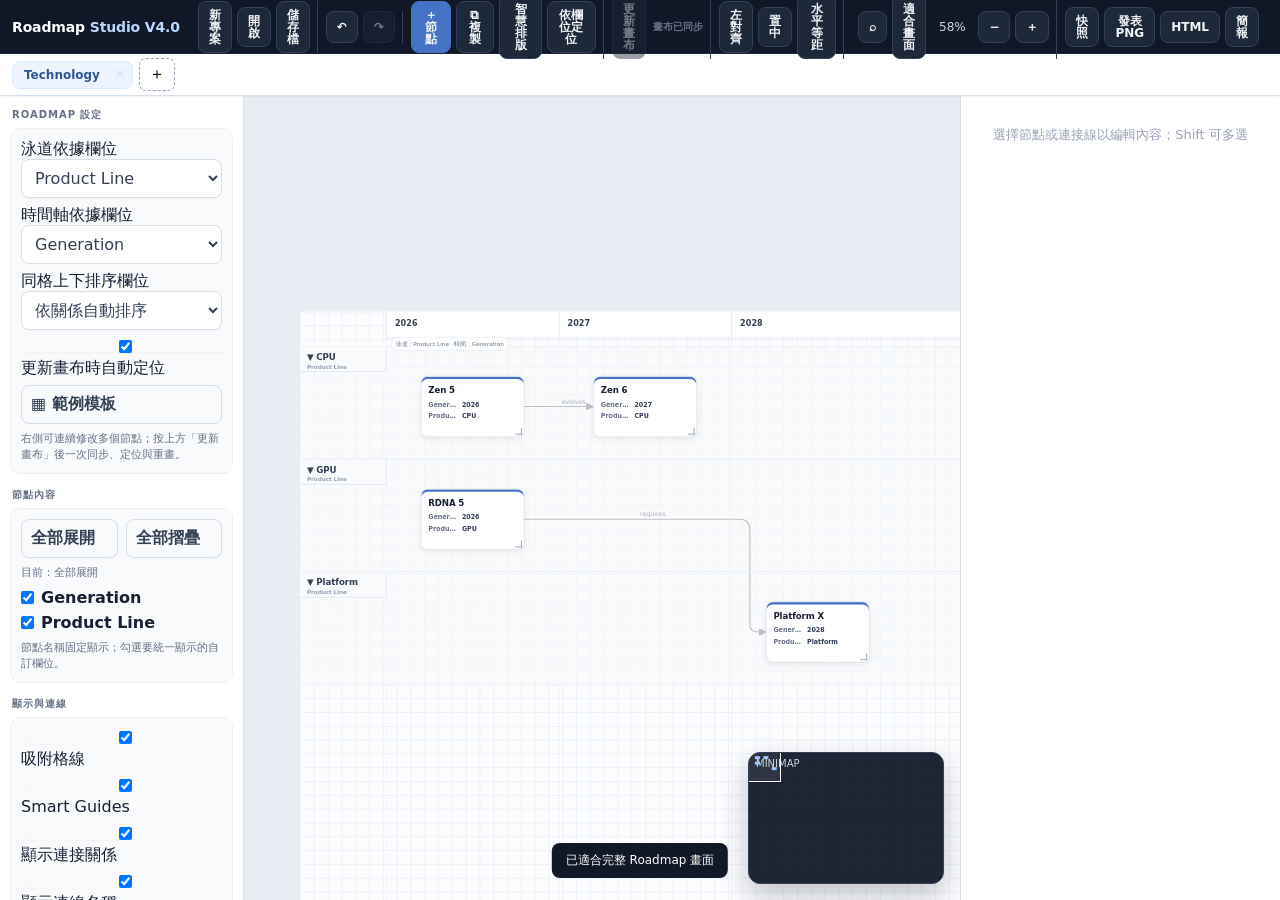
==== index.html @ 9d08eff7 "Bust static asset cache for interaction fix" ====
<!doctype html>
<html lang="zh-Hant">
<head>
<meta charset="utf-8" />
<meta name="viewport" content="width=device-width,initial-scale=1" />
<meta name="theme-color" content="#101828" />
<title>Roadmap Studio V4.0</title>
<link rel="stylesheet" href="./src/styles.css?v=20261023-3" />
</head>
<body>
<button class="tb present-exit" onclick="RoadmapApp.togglePresentation()">離開簡報</button>
<div class="app">
 <div class="topbar">
  <div class="brand">Roadmap <span>Studio V4.0</span></div>
  <div class="toolbar-group"><button class="tb" onclick="RoadmapApp.newProject()" title="建立新專案">新專案</button><button class="tb" onclick="document.getElementById('importFile').click()" title="開啟 .roadmap / JSON">開啟</button><button class="tb" onclick="RoadmapApp.exportProject()" title="儲存 Roadmap 專案檔">儲存檔</button><input id="importFile" type="file" accept=".roadmap,.json" hidden></div>
  <div class="toolbar-group"><button class="tb" id="undoBtn" onclick="RoadmapApp.undo()">↶</button><button class="tb" id="redoBtn" onclick="RoadmapApp.redo()">↷</button></div>
  <div class="toolbar-group"><button class="tb primary" onclick="RoadmapApp.addNode()">＋ 節點</button><button class="tb" onclick="RoadmapApp.duplicateSelected()">⧉ 複製</button><button class="tb" onclick="RoadmapApp.autoLayout()">智慧排版</button><button class="tb" onclick="RoadmapApp.syncRoadmapLayout()">依欄位定位</button></div>
  <div class="toolbar-group pending-sync"><button class="tb" id="refreshCanvasBtn" onclick="RoadmapApp.flushPendingCanvas()">更新畫布</button><span class="pending-badge" id="pendingCanvasBadge">畫布已同步</span></div>
  <div class="toolbar-group hide-sm"><button class="tb" onclick="RoadmapApp.align('left')">左對齊</button><button class="tb" onclick="RoadmapApp.align('center')">置中</button><button class="tb" onclick="RoadmapApp.distribute('h')">水平等距</button></div>
  <div class="spacer"></div>
  <div class="toolbar-group"><button class="tb" onclick="RoadmapApp.toggleSearch()" title="搜尋">⌕</button><button class="tb" onclick="RoadmapApp.fitView()" title="完整顯示時間軸、泳道與節點">適合畫面</button><span class="zoomlabel" id="zoomLabel">100%</span><button class="tb" onclick="RoadmapApp.zoomBy(-.1)">−</button><button class="tb" onclick="RoadmapApp.zoomBy(.1)">＋</button></div>
  <div class="toolbar-group"><button class="tb" onclick="RoadmapApp.takeSnapshot()" title="建立版本快照">快照</button><button class="tb" onclick="RoadmapApp.exportPNG()">發表 PNG</button><button class="tb" onclick="RoadmapApp.exportHTML()">HTML</button><button class="tb" onclick="RoadmapApp.togglePresentation()" title="簡報模式">簡報</button></div>
 </div>
 <div class="tabsbar" id="tabs"></div>
 <div class="main">
  <aside class="left">
   <div class="panel-title">Roadmap 設定</div>
   <div class="panel stack">
    <label>泳道依據欄位<select id="laneFieldSelect"></select></label>
    <label>時間軸依據欄位<select id="timeFieldSelect"></select></label>
    <label>同格上下排序欄位<select id="sortFieldSelect"><option value="">依關係自動排序</option></select></label>
    <label><input type="checkbox" id="autoSyncToggle" checked> 更新畫布時自動定位</label>
    <button onclick="RoadmapApp.openTemplates()">▦ 範例模板</button>
    <div class="hint">右側可連續修改多個節點；按上方「更新畫布」後一次同步、定位與重畫。</div>
   </div>
   <div class="panel-title">節點內容</div>
   <div class="panel stack">
    <div class="row" style="display:flex;gap:8px">
     <button id="expandNodeContent" style="flex:1">全部展開</button>
     <button id="collapseNodeContent" style="flex:1">全部摺疊</button>
    </div>
    <div class="hint" id="nodeContentStateHint">目前：全部展開</div>
    <div id="displayFields" class="display-fields"></div>
    <div class="hint">節點名稱固定顯示；勾選要統一顯示的自訂欄位。</div>
   </div>
   <div class="panel-title">顯示與連線</div>
   <div class="panel stack">
    <label><input type="checkbox" id="snapToggle" checked> 吸附格線</label>
    <label><input type="checkbox" id="guideToggle" checked> Smart Guides</label>
    <label><input type="checkbox" id="relationsToggle" checked> 顯示連接關係</label>
    <label><input type="checkbox" id="relationLabelsToggle" checked> 顯示連線名稱</label>
    <label>畫面模式<select id="displayModeSelect"><option value="light">淺色</option><option value="launchDark">深色</option></select></label>
    <button onclick="RoadmapApp.showAllRelationships()">顯示所有已隱藏連線</button>
   </div>
   <div class="panel-title">全域樣式</div>
   <div class="panel stack">
    <label>節點樣式<select id="nodeStyleSelect"><option value="presentation">簡報卡片</option><option value="outline">極簡框線</option><option value="header">色帶標題</option><option value="soft">柔和填色</option><option value="compact">緊湊卡片</option></select></label>
    <label>節點圓角 <input id="radiusRange" type="range" min="0" max="28" value="12"></label>
    <label>節點內距 <input id="paddingRange" type="range" min="6" max="24" value="12"></label>
    <label>連線粗細 <input id="edgeRange" type="range" min="1" max="5" value="2"></label>
    <button onclick="RoadmapApp.resetGlobalStyles()">↺ 回復樣式預設值</button>
   </div>
  </aside>
  <section class="canvas-wrap" id="viewport">
   <div class="searchbox" id="searchbox"><input id="searchInput" placeholder="搜尋節點、欄位…"></div>
   <div class="canvas" id="canvas"><svg class="edges" id="edges"></svg><div id="lanesLayer"></div><div id="nodesLayer"></div><div id="guidesLayer"></div></div>
   <div class="layout-report" id="layoutReport"></div><div class="minimap" id="minimap"><div class="minimap-title">MINIMAP</div><canvas id="miniNodes" width="196" height="132" style="position:absolute;inset:0;width:196px;height:132px;pointer-events:none"></canvas><div class="mini-view" id="miniView"></div></div>
  </section>
  <aside class="right" id="inspector"><div class="empty">選擇一個節點以編輯內容</div></aside>
 </div>
</div>
<div class="toast" id="toast"></div>
<div class="modalback" id="templateModal"><div class="modal"><h2>範例模板庫</h2><div class="template-grid"><button class="template" onclick="RoadmapApp.applyTemplate('blank')"><b>Blank</b><br><small>空白專案</small></button><button class="template" onclick="RoadmapApp.applyTemplate('technology')"><b>Technology Roadmap</b><br><small>世代 × 產品線</small></button><button class="template" onclick="RoadmapApp.applyTemplate('product')"><b>Product Roadmap</b><br><small>季度 × 團隊</small></button></div><p><button class="tb" onclick="RoadmapApp.closeTemplates()">關閉</button></p></div></div>

<script id="initialData" type="application/json">null</script>
<script type="module" src="./src/main.js?v=20261023-3"></script>
</body>
</html>
---- src/styles.css ----
:root{
 --accent:#2563eb;--accent-50:#eff6ff;--accent-100:#dbeafe;--accent-200:#bfdbfe;--accent-600:#2563eb;--accent-700:#1d4ed8;
 --bg:#eef2f6;--panel:#fff;--text:#172033;--muted:#667085;--border:#d8dee8;--grid:24px;
 --surface-soft:#f8fafc;--surface-hover:#f1f5f9;--shadow-sm:0 1px 2px rgba(15,23,42,.06);--shadow-md:0 8px 24px rgba(15,23,42,.10);
 --node-radius:10px;--node-border-width:1px;--node-padding:12px;--node-title-size:14px;--node-body-size:11px;--edge-width:2px;--lane-header-height:44px;
}
*{box-sizing:border-box}html,body{height:100%;margin:0;font-family:Inter,ui-sans-serif,system-ui,-apple-system,BlinkMacSystemFont,"Segoe UI",sans-serif;color:var(--text);background:var(--bg);overflow:hidden}
button,input,select,textarea{font:inherit}button{cursor:pointer}
.app{height:100%;display:grid;grid-template-rows:54px 42px 1fr}
.topbar{display:flex;align-items:center;gap:6px;padding:8px 12px;background:#101828;color:white;border-bottom:1px solid #1d2939;z-index:30;box-shadow:0 1px 0 rgba(255,255,255,.04)}
.brand{font-weight:800;letter-spacing:-.01em;margin-right:12px;white-space:nowrap;font-size:14px}.brand span{color:#b9d7ff}
.toolbar-group{display:flex;align-items:center;gap:5px;padding-right:7px;margin-right:2px;border-right:1px solid #334155}.toolbar-group:last-child{border-right:0}
.tb,.iconbtn{border:1px solid #344054;background:#1d2939;color:#f2f4f7;border-radius:8px;padding:7px 10px;line-height:1;min-height:32px;font-weight:600;font-size:12px;transition:.15s ease}.tb:hover,.iconbtn:hover{background:#344054;border-color:#475467}.tb.primary{background:var(--accent);border-color:var(--accent)}.tb.active{outline:2px solid #93c5fd;background:#0f3d78}.tb:disabled{opacity:.45;cursor:not-allowed}
.spacer{flex:1}.zoomlabel{font-size:12px;color:#cbd5e1;min-width:42px;text-align:center}
.tabsbar{display:flex;align-items:center;gap:6px;padding:6px 12px;background:#fff;border-bottom:1px solid var(--border);z-index:25;overflow-x:auto;box-shadow:var(--shadow-sm)}.tabitem{display:flex;align-items:center;border:1px solid transparent;border-radius:8px;overflow:hidden;flex:0 0 auto}.tabitem.active{background:var(--accent-50);border-color:var(--accent-100)}.tab{border:0;background:transparent;border-radius:0;padding:6px 8px 6px 11px;color:#475467;white-space:nowrap;font-size:12px;font-weight:600}.tab.active{background:transparent;color:var(--accent-700);font-weight:800}.tab-close{border:0;background:transparent;color:#98a2b3;width:24px;height:26px;padding:0;font-size:15px;line-height:1;cursor:pointer}.tab-close:hover:not(:disabled){background:rgba(239,68,68,.10);color:#b42318}.tab-close:disabled{opacity:.22;cursor:not-allowed}.tabadd{border:1px dashed #94a3b8;background:white;border-radius:7px;padding:5px 9px}
.main{min-height:0;display:grid;grid-template-columns:236px 1fr 320px}.left,.right{background:#fff;overflow:auto;z-index:20}.left{border-right:1px solid var(--border)}.right{border-left:1px solid var(--border)}
.panel-title{font-size:10px;text-transform:uppercase;letter-spacing:.10em;color:#667085;font-weight:800;margin:16px 12px 7px}.panel{padding:0 10px 12px}.stack{display:grid;gap:7px}.wide{width:100%}.panel button,.panel select,.panel input,.panel textarea,.right input,.right select,.right textarea{width:100%;border:1px solid var(--border);border-radius:8px;background:white;padding:8px 9px;color:#344054;box-shadow:0 1px 1px rgba(15,23,42,.02)}.panel button{background:var(--surface-soft);text-align:left;font-weight:600}.panel button:hover{background:var(--surface-hover);border-color:#c7cfdb}.panel button.strong{background:var(--accent);color:white;border-color:var(--accent);text-align:center;font-weight:700}.twocol{display:grid;grid-template-columns:1fr 1fr;gap:6px}.hint{font-size:11px;color:#667085;line-height:1.4}
.canvas-wrap{position:relative;overflow:hidden;background:#e8edf3}.canvas{position:absolute;left:0;top:0;width:6000px;height:4000px;transform-origin:0 0;background-color:#fbfcfe;background-image:linear-gradient(to right,#edf1f5 1px,transparent 1px),linear-gradient(to bottom,#edf1f5 1px,transparent 1px);background-size:var(--grid) var(--grid);touch-action:none;user-select:none}.canvas.no-grid{background-image:none}
.lane{position:absolute;left:0;width:6000px;border-top:1px solid #e4e9f0;border-bottom:1px solid #eef2f6;background:rgba(248,250,252,.52);pointer-events:none}.lane-head{position:absolute;left:0;top:0;width:150px;height:var(--lane-header-height);padding:9px 12px;background:#f8fafc;border-right:1px solid #d8dee9;border-bottom:1px solid #d8dee9;font-size:15px;font-weight:800;color:#344054;letter-spacing:-.01em}.lane.collapsed{height:var(--lane-header-height)!important;overflow:hidden}.timeline-band{position:absolute;left:150px;top:0;height:46px;width:5850px;background:rgba(255,255,255,.97);border-bottom:1px solid #d8dee9;pointer-events:none;box-shadow:0 1px 3px rgba(15,23,42,.04)}.timecell{position:absolute;top:0;height:46px;border-left:1px solid #d8dee9;padding:12px 14px;font-size:14px;font-weight:800;color:#344054;letter-spacing:.01em}.timegrid{position:absolute;top:44px;border-left:1px dashed #e2e8f0;height:3964px;pointer-events:none}.lane-head small{display:block;font-weight:600;color:#98a2b3;margin-top:2px;font-size:10px}.mapping-pill{position:absolute;left:158px;top:44px;z-index:3;background:rgba(255,255,255,.9);border:1px solid #e2e8f0;border-radius:999px;padding:4px 8px;font-size:10px;color:#64748b;pointer-events:none}
.edge-hit{fill:none;stroke:transparent;stroke-width:22;pointer-events:stroke;cursor:pointer}
.edge-hit:hover + .edge-underlay{stroke-width:9}

.edges{position:absolute;inset:0;width:6000px;height:4000px;overflow:visible;pointer-events:none}.edge-path{fill:none;stroke:var(--edge-color,#64748b);stroke-width:var(--edge-width);pointer-events:stroke;stroke-linecap:round;stroke-linejoin:round;transition:stroke-width .12s ease,opacity .12s ease}.edge-underlay{fill:none;stroke:var(--edge-underlay,#fbfcfe);stroke-width:calc(var(--edge-width) + 5px);stroke-linecap:round;stroke-linejoin:round;opacity:.88;pointer-events:none}.edge-path:hover{stroke-width:calc(var(--edge-width) + 1px)}.edge-path.selected{stroke:var(--accent);stroke-width:3}.edge-label{font-size:11px;fill:#475467;paint-order:stroke;stroke:white;stroke-width:4;stroke-linejoin:round}
.node{position:absolute;min-width:150px;min-height:72px;width:180px;height:86px;background:var(--node-bg,#fff);border:1px solid var(--node-border,#d7dee8);border-radius:var(--node-radius);box-shadow:0 4px 12px rgba(15,23,42,.08),inset 0 4px 0 var(--node-accent,var(--accent));padding:calc(var(--node-padding) + 3px) var(--node-padding) var(--node-padding);cursor:default;display:flex;flex-direction:column;gap:7px;overflow:hidden;transition:box-shadow .15s ease,border-color .15s ease,transform .15s ease}.node.dragging{cursor:grabbing}.node:hover{transform:translateY(-1px);box-shadow:0 10px 26px rgba(15,23,42,.13),inset 0 4px 0 var(--node-accent,var(--accent));border-color:#b9c4d2}.node.selected{outline:3px solid rgba(37,99,235,.18);border-color:#7aa7e8;box-shadow:0 12px 30px rgba(15,23,42,.15),inset 0 4px 0 var(--node-accent,var(--accent))}.node.dim{opacity:.18}.node-title{font-weight:750;font-size:15px;color:var(--node-title-color,#172033);white-space:pre-wrap;overflow-wrap:anywhere;word-break:break-word;overflow:visible;letter-spacing:-.015em;padding-right:24px;line-height:1.25;flex:0 0 auto}.node-fields{display:grid;gap:5px;margin-top:1px;min-height:0}.node-field{font-size:11px;color:var(--node-meta-color,#5b6878);white-space:nowrap;overflow:hidden;text-overflow:ellipsis;line-height:1.35;display:grid;grid-template-columns:minmax(42px,.7fr) 1.3fr;gap:7px;align-items:baseline}.node-field-label{font-weight:650;color:var(--node-label-color,#7a8797);overflow:hidden;text-overflow:ellipsis}.node-field-value{font-weight:650;color:var(--node-value-color,#344054);overflow:hidden;text-overflow:ellipsis}.handle{position:absolute;width:12px;height:12px;border-radius:50%;background:var(--accent);border:2px solid white;box-shadow:0 0 0 1px #94a3b8;opacity:0}.node.selected .handle,.node:hover .handle{opacity:1}.handle.r{right:-6px;top:calc(50% - 6px);cursor:crosshair}.handle.l{left:-6px;top:calc(50% - 6px);cursor:crosshair}.resize{position:absolute;right:3px;bottom:3px;width:12px;height:12px;cursor:nwse-resize;border-right:2px solid #a7b1bf;border-bottom:2px solid #a7b1bf}.collapse{position:absolute;right:7px;top:9px;border:0;background:transparent;border-radius:6px;font-size:13px;padding:1px 5px;color:#8a96a5}.collapse:hover{background:#f2f5f8;color:#475467}.node.collapsed{min-height:48px}.node.collapsed .node-fields,.node.collapsed .resize{display:none}

.node.style-outline{box-shadow:none!important;background:transparent!important;border-width:2px!important}
.node.style-outline:hover{box-shadow:0 5px 14px rgba(15,23,42,.08)!important}
.node.style-soft{box-shadow:0 3px 10px rgba(15,23,42,.07),inset 0 4px 0 var(--node-accent,var(--accent))}
.node.style-header{box-shadow:0 4px 12px rgba(15,23,42,.08);padding-top:var(--node-padding);gap:8px}
.node.style-header:before{display:none}
.node.style-header .node-title{color:#fff!important;position:relative;z-index:1;background:var(--node-accent,var(--accent));margin:calc(-1 * var(--node-padding)) calc(-1 * var(--node-padding)) 1px;padding:10px calc(var(--node-padding) + 24px) 10px var(--node-padding);border-radius:calc(var(--node-radius) - 1px) calc(var(--node-radius) - 1px) 0 0;min-height:38px;display:flex;align-items:center}
.node.style-header .collapse{color:#fff;z-index:2}
.node.style-header .node-fields{position:relative;margin-top:0}
.node.style-compact{gap:4px;padding:9px 10px;box-shadow:0 2px 8px rgba(15,23,42,.07),inset 0 3px 0 var(--node-accent,var(--accent))}
.node.style-compact .node-title{font-size:13px}.node.style-compact .node-field{font-size:10px;gap:5px}.node.style-compact .node-fields{gap:3px}
body.launch-dark .node.style-outline{background:rgba(10,16,24,.35)!important}
body.launch-dark .edge-underlay{--edge-underlay:#090e15;opacity:.92}
.selection-box{position:absolute;border:1px solid var(--accent);background:rgba(37,99,235,.08);pointer-events:none;z-index:999}.guide{position:absolute;background:#ec4899;pointer-events:none;z-index:998}.guide.v{width:1px;height:4000px}.guide.h{height:1px;width:6000px}
.minimap{position:absolute;right:16px;bottom:16px;width:196px;height:132px;background:rgba(16,24,40,.94);border:1px solid #344054;border-radius:12px;z-index:15;overflow:hidden;box-shadow:0 12px 28px rgba(15,23,42,.24)}.minimap-title{position:absolute;left:7px;top:5px;color:#cbd5e1;font-size:10px}.mini-node{position:absolute;border-radius:2px;background:#93c5fd}.mini-view{position:absolute;border:1px solid white;background:rgba(255,255,255,.07);pointer-events:none}
.inspector-actions{position:sticky;bottom:0;z-index:8;display:grid;grid-template-columns:1fr 1fr;gap:8px;padding:12px 14px;background:rgba(255,255,255,.96);border-top:1px solid #e4e7ec;backdrop-filter:blur(8px)}.inspector-actions .tb{min-height:36px}.inspector-actions .apply{background:#175cd3;border-color:#175cd3;color:#fff}.inspector-actions .apply:hover{background:#1849a9}.draft-note{display:flex;align-items:center;gap:7px;padding:8px 10px;margin:8px 0;border-radius:8px;background:#fff7ed;color:#9a3412;font-size:11px;font-weight:700;border:1px solid #fed7aa}.draft-note.clean{background:#f8fafc;color:#667085;border-color:#e4e7ec}.draft-dot{width:7px;height:7px;border-radius:99px;background:#f97316}.draft-note.clean .draft-dot{background:#98a2b3}body.launch-dark .inspector-actions{background:rgba(15,20,27,.96);border-color:#263240}body.launch-dark .draft-note{background:#372312;color:#fdba74;border-color:#7c2d12}body.launch-dark .draft-note.clean{background:#18212c;color:#9fb0c3;border-color:#263240}.right .section{padding:14px;border-bottom:1px solid #eef2f6}.right .section>b{display:block;font-size:12px;color:#344054;margin-bottom:7px}.right label{display:block;font-size:11px;color:#667085;font-weight:700;margin:8px 0 4px}.right input,.right select,.right textarea{display:block}.right textarea{min-height:72px;resize:vertical}.empty{padding:30px 18px;color:#98a2b3;text-align:center;font-size:13px}.fieldrow{display:grid;grid-template-columns:1fr 1fr 28px;gap:5px;margin-bottom:6px}.fieldrow button{border:1px solid var(--border);border-radius:6px;background:#fff}.swatches{display:grid;grid-template-columns:repeat(5,1fr);gap:6px;margin-top:7px}.swatch{height:30px!important;padding:0!important;border-radius:8px!important;border:2px solid white!important;box-shadow:0 0 0 1px #cbd5e1;cursor:pointer;transition:transform .12s ease,box-shadow .12s ease}.swatch:hover{transform:translateY(-1px);box-shadow:0 0 0 1px #98a2b3,0 4px 8px rgba(15,23,42,.10)}.swatch.active{box-shadow:0 0 0 2px #111827}.brand-preview{height:42px;border-radius:9px;border:1px solid #d0d5dd;margin-top:7px;display:flex;overflow:hidden}.brand-preview span{flex:1}.copyrow{display:grid;grid-template-columns:1fr 1fr;gap:6px;margin-top:8px}.display-fields{display:grid;gap:5px;max-height:150px;overflow:auto}.display-fields label{margin:0!important;display:flex!important;align-items:center;gap:7px;font-weight:600!important}.display-fields input{width:auto!important;margin:0}.palette-grid{display:grid;grid-template-columns:repeat(5,1fr);gap:5px;margin:6px 0 10px}.palette-row-label{font-size:10px;font-weight:800;color:#667085;margin-top:8px}
.layout-report{position:absolute;left:50%;bottom:18px;transform:translateX(-50%);z-index:14;background:rgba(255,255,255,.96);border:1px solid #d8dee8;border-radius:999px;padding:7px 11px;font-size:11px;color:#475467;box-shadow:0 6px 18px rgba(15,23,42,.10);pointer-events:none;display:none}.layout-report.show{display:block}
.toast{position:fixed;left:50%;bottom:22px;transform:translateX(-50%);background:#111827;color:white;padding:9px 14px;border-radius:8px;font-size:12px;z-index:1000;opacity:0;transition:.2s;pointer-events:none}.toast.show{opacity:1}
.modalback{position:fixed;inset:0;background:rgba(15,23,42,.38);z-index:100;display:none;align-items:center;justify-content:center}.modalback.show{display:flex}.modal{width:min(720px,90vw);max-height:80vh;overflow:auto;background:white;border-radius:14px;box-shadow:0 24px 60px rgba(15,23,42,.28);padding:18px}.modal h2{margin:0 0 12px}.template-grid{display:grid;grid-template-columns:repeat(3,1fr);gap:10px}.template{border:1px solid var(--border);border-radius:10px;padding:14px;background:#f8fafc}.template:hover{border-color:#93c5fd;background:var(--accent-50)}
.presentation .topbar,.presentation .tabsbar,.presentation .left,.presentation .right{display:none}.presentation .app{grid-template-rows:1fr}.presentation .main{display:block;height:100vh}.presentation .canvas-wrap{height:100vh}.presentation .minimap{display:block}.present-exit{display:none;position:fixed;right:16px;top:16px;z-index:1000}.presentation .present-exit{display:block}
.searchbox{position:absolute;top:12px;right:220px;z-index:16;width:260px;display:none}.searchbox.show{display:flex}.searchbox input{width:100%;padding:8px;border:1px solid #cbd5e1;border-radius:8px;box-shadow:0 4px 14px rgba(15,23,42,.1)}
@media(max-width:1000px){.main{grid-template-columns:180px 1fr 260px}.toolbar-group.hide-sm{display:none}}

body.launch-dark{background:#080c12;color:#eef3f8}
body.launch-dark .topbar{background:#080d14;border-color:#1c2734}
body.launch-dark .canvas-wrap{background:#080c12}
body.launch-dark .left,body.launch-dark .right{background:#0e151e;border-color:#263240;color:#e7edf5}
body.launch-dark .panel-title{color:#aebbd0}
body.launch-dark .panel{border-color:#263240;background:transparent;color:#e7edf5}
body.launch-dark .panel label,body.launch-dark .right label{color:#c7d2df}
body.launch-dark .hint,body.launch-dark .empty{color:#9eafc2}
body.launch-dark .panel input,body.launch-dark .panel select,body.launch-dark .panel textarea,body.launch-dark .right input,body.launch-dark .right select,body.launch-dark .right textarea{background:#101923;color:#f2f6fb;border-color:#344457;box-shadow:none}
body.launch-dark .panel input::placeholder,body.launch-dark .right input::placeholder,body.launch-dark textarea::placeholder{color:#7f91a6}
body.launch-dark .panel button{background:#141f2b;color:#eaf0f7;border-color:#344457}
body.launch-dark .panel button:hover{background:#1b2a39;border-color:#496078}
body.launch-dark .panel button.strong{background:#2f6fc6;color:white;border-color:#4a86d8}
body.launch-dark .tabsbar{background:#0b1119;border-color:#263240}
body.launch-dark .tab{color:#b3c0cf}
body.launch-dark .tab:hover{background:#121c27;color:#f1f5f9}
body.launch-dark .tab.active{background:#162536;color:#f7fbff;border-color:#39516b}
body.launch-dark .tabadd{background:#111a24;color:#d6e0eb;border-color:#3b4b5e}
body.launch-dark .lane{background:rgba(14,21,30,.58);border-color:#243140}
body.launch-dark .lane-head{background:#101923;color:#e5edf6;border-color:#304052}
body.launch-dark .lane-head small{color:#91a3b7}
body.launch-dark .timeline-band{background:rgba(9,14,21,.98);border-color:#304052;box-shadow:none}
body.launch-dark .timecell{color:#edf3f9;border-color:#304052}
body.launch-dark .timegrid{border-color:#263342}
body.launch-dark .mapping-pill{background:#111b26;border-color:#304052;color:#b7c5d5}
body.launch-dark .node{box-shadow:0 8px 24px rgba(0,0,0,.34),inset 0 4px 0 var(--node-accent,var(--accent));border-color:var(--node-border,#334354)}
body.launch-dark .node:hover{box-shadow:0 12px 30px rgba(0,0,0,.46),inset 0 4px 0 var(--node-accent,var(--accent))}
body.launch-dark .collapse{color:#b8c7d8}
body.launch-dark .collapse:hover{background:#253244;color:#fff}
body.launch-dark .edge-label{stroke:#080c12;fill:#f2f6fb}
body.launch-dark .right .section{border-color:#263240}
body.launch-dark .right .section>b{color:#eef3f8}
body.launch-dark .fieldrow button{background:#141f2b;color:#eaf0f7;border-color:#344457}
body.launch-dark .palette-row-label,body.launch-dark .display-fields label{color:#c7d2df!important}
body.launch-dark .swatch{border-color:#17212d!important;box-shadow:0 0 0 1px #506178}
body.launch-dark .swatch.active{box-shadow:0 0 0 2px #fff}
body.launch-dark .minimap{background:#091019;border-color:#33475d;color:#b7c5d5}
body.launch-dark .layout-report{background:#121b25;border-color:#334457;color:#dce6f0}
body.launch-dark .searchbox input{background:#111a24;color:#f5f8fb;border-color:#405269}
body.launch-dark .modal{background:#111923;color:#eef3f8}
body.launch-dark .template{background:#15202c;color:#e9f0f7;border-color:#344457}
body.launch-dark .template:hover{background:#1b2a39;border-color:#5b86b5}
body.launch-dark #canvas{background-color:#090e15;background-image:linear-gradient(rgba(159,179,201,.065) 1px,transparent 1px),linear-gradient(90deg,rgba(159,179,201,.065) 1px,transparent 1px)}

/* V3.12 polish */
.left{background:var(--panel)}
.left .panel-title:first-child{margin-top:12px}
.left .panel{margin-bottom:5px}
.left .panel button{min-height:34px}
body.launch-dark .node.style-header .node-title{color:#fff!important}

/* V3.12 sidebar cleanup */
.main{grid-template-columns:244px 1fr 320px}
.left .panel-title{margin-top:14px;margin-bottom:6px}
.left .panel{margin-left:10px;margin-right:10px;padding:10px;border-radius:10px;background:var(--surface-soft);border:1px solid #edf1f5}
.left .panel label{line-height:1.25}
.left .hint{line-height:1.45}
body.launch-dark .left .panel{background:#0f1822;border-color:#263546}
.page-check-list{display:grid;gap:6px;margin-top:8px}.page-check{display:flex;align-items:center;gap:8px;padding:8px 9px;border:1px solid var(--line);border-radius:8px;background:var(--panel2)}.page-check input{width:auto;margin:0}.page-check small{margin-left:auto;color:var(--muted)}

.pending-sync{display:flex;align-items:center;gap:7px}.pending-badge{font-size:10px;font-weight:800;color:#667085;white-space:nowrap}.pending-badge.dirty{color:#b54708}.tb.sync-dirty{background:#fff7ed;border-color:#f7b27a;color:#9a3412}.tb.sync-dirty:hover{background:#ffedd5}body.launch-dark .pending-badge{color:#9fb0c3}body.launch-dark .pending-badge.dirty{color:#fdba74}body.launch-dark .tb.sync-dirty{background:#372312;border-color:#7c2d12;color:#fdba74}
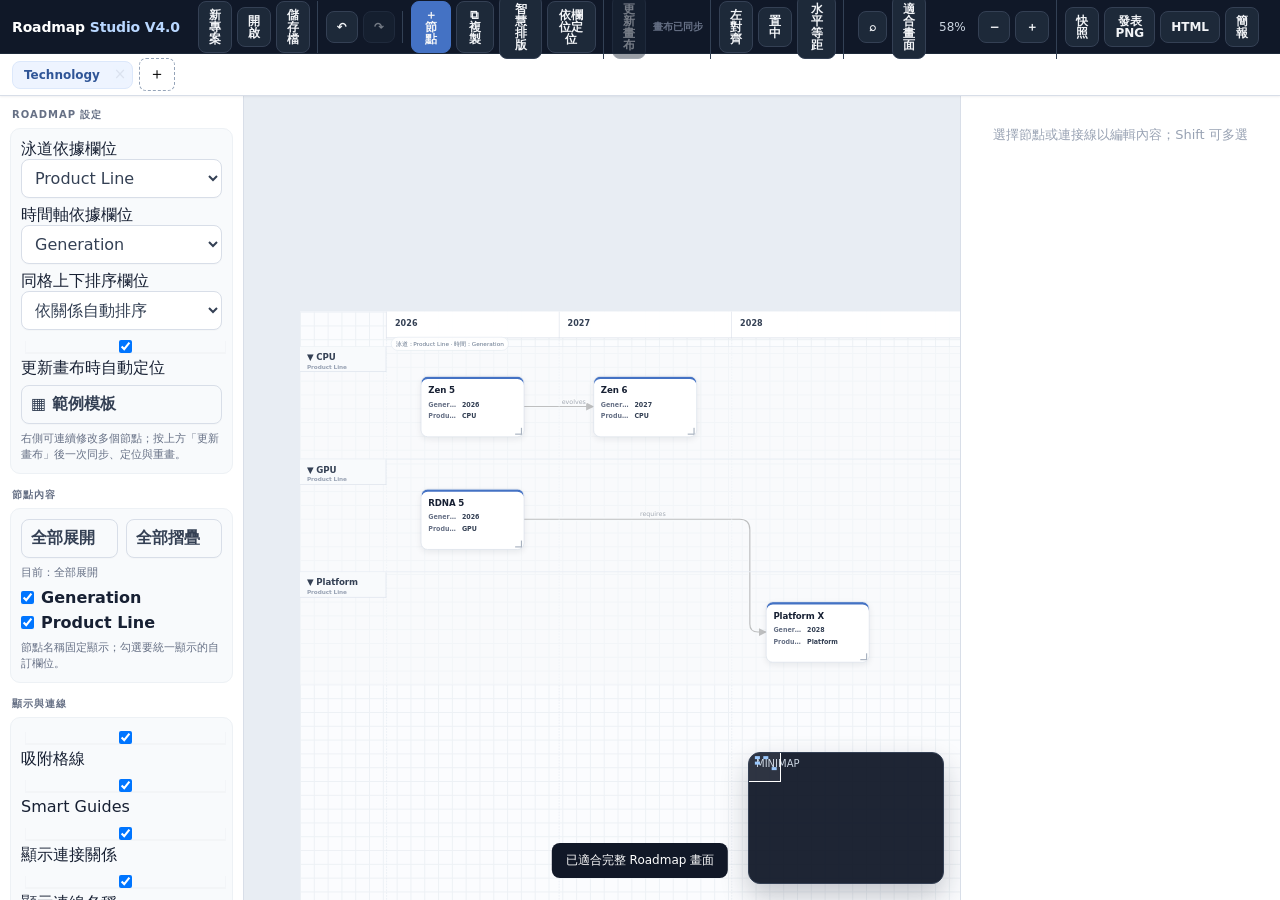
==== commit 9895528b: "Refresh assets for smart canvas layout default" ====
--- a/index.html
+++ b/index.html
@@ -5,7 +5,7 @@
 <meta name="viewport" content="width=device-width,initial-scale=1" />
 <meta name="theme-color" content="#101828" />
 <title>Roadmap Studio V4.0</title>
-<link rel="stylesheet" href="./src/styles.css?v=20261023-3" />
+<link rel="stylesheet" href="./src/styles.css?v=20261023-5" />
 </head>
 <body>
 <button class="tb present-exit" onclick="RoadmapApp.togglePresentation()">離開簡報</button>
@@ -73,6 +73,6 @@
 <div class="modalback" id="templateModal"><div class="modal"><h2>範例模板庫</h2><div class="template-grid"><button class="template" onclick="RoadmapApp.applyTemplate('blank')"><b>Blank</b><br><small>空白專案</small></button><button class="template" onclick="RoadmapApp.applyTemplate('technology')"><b>Technology Roadmap</b><br><small>世代 × 產品線</small></button><button class="template" onclick="RoadmapApp.applyTemplate('product')"><b>Product Roadmap</b><br><small>季度 × 團隊</small></button></div><p><button class="tb" onclick="RoadmapApp.closeTemplates()">關閉</button></p></div></div>
 
 <script id="initialData" type="application/json">null</script>
-<script type="module" src="./src/main.js?v=20261023-3"></script>
+<script type="module" src="./src/main.js?v=20261023-5"></script>
 </body>
 </html>
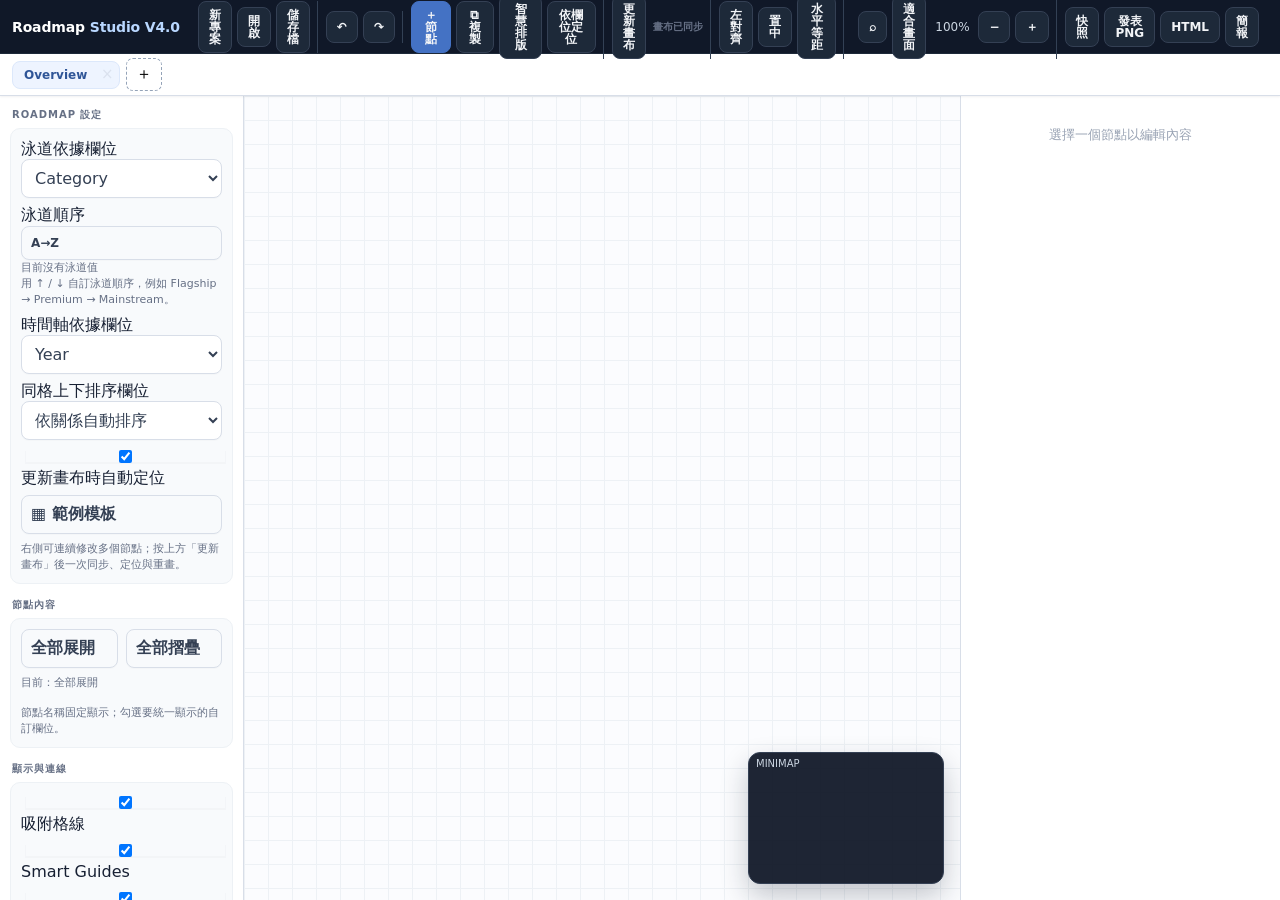
==== commit 5d448134: "Add swimlane ordering controls" ====
--- a/index.html
+++ b/index.html
@@ -5,7 +5,7 @@
 <meta name="viewport" content="width=device-width,initial-scale=1" />
 <meta name="theme-color" content="#101828" />
 <title>Roadmap Studio V4.0</title>
-<link rel="stylesheet" href="./src/styles.css?v=20261023-5" />
+<link rel="stylesheet" href="./src/styles.css?v=20261023-6" />
 </head>
 <body>
 <button class="tb present-exit" onclick="RoadmapApp.togglePresentation()">離開簡報</button>
@@ -27,6 +27,11 @@
    <div class="panel-title">Roadmap 設定</div>
    <div class="panel stack">
     <label>泳道依據欄位<select id="laneFieldSelect"></select></label>
+    <div class="lane-order-box">
+     <div class="lane-order-head"><span>泳道順序</span><button id="resetLaneOrderBtn" class="tb" type="button">A→Z</button></div>
+     <div id="laneOrderList" class="lane-order-list"></div>
+     <div class="hint">用 ↑ / ↓ 自訂泳道順序，例如 Flagship → Premium → Mainstream。</div>
+    </div>
     <label>時間軸依據欄位<select id="timeFieldSelect"></select></label>
     <label>同格上下排序欄位<select id="sortFieldSelect"><option value="">依關係自動排序</option></select></label>
     <label><input type="checkbox" id="autoSyncToggle" checked> 更新畫布時自動定位</label>
@@ -73,6 +78,6 @@
 <div class="modalback" id="templateModal"><div class="modal"><h2>範例模板庫</h2><div class="template-grid"><button class="template" onclick="RoadmapApp.applyTemplate('blank')"><b>Blank</b><br><small>空白專案</small></button><button class="template" onclick="RoadmapApp.applyTemplate('technology')"><b>Technology Roadmap</b><br><small>世代 × 產品線</small></button><button class="template" onclick="RoadmapApp.applyTemplate('product')"><b>Product Roadmap</b><br><small>季度 × 團隊</small></button></div><p><button class="tb" onclick="RoadmapApp.closeTemplates()">關閉</button></p></div></div>
 
 <script id="initialData" type="application/json">null</script>
-<script type="module" src="./src/main.js?v=20261023-5"></script>
+<script type="module" src="./src/main.js?v=20261023-6"></script>
 </body>
 </html>
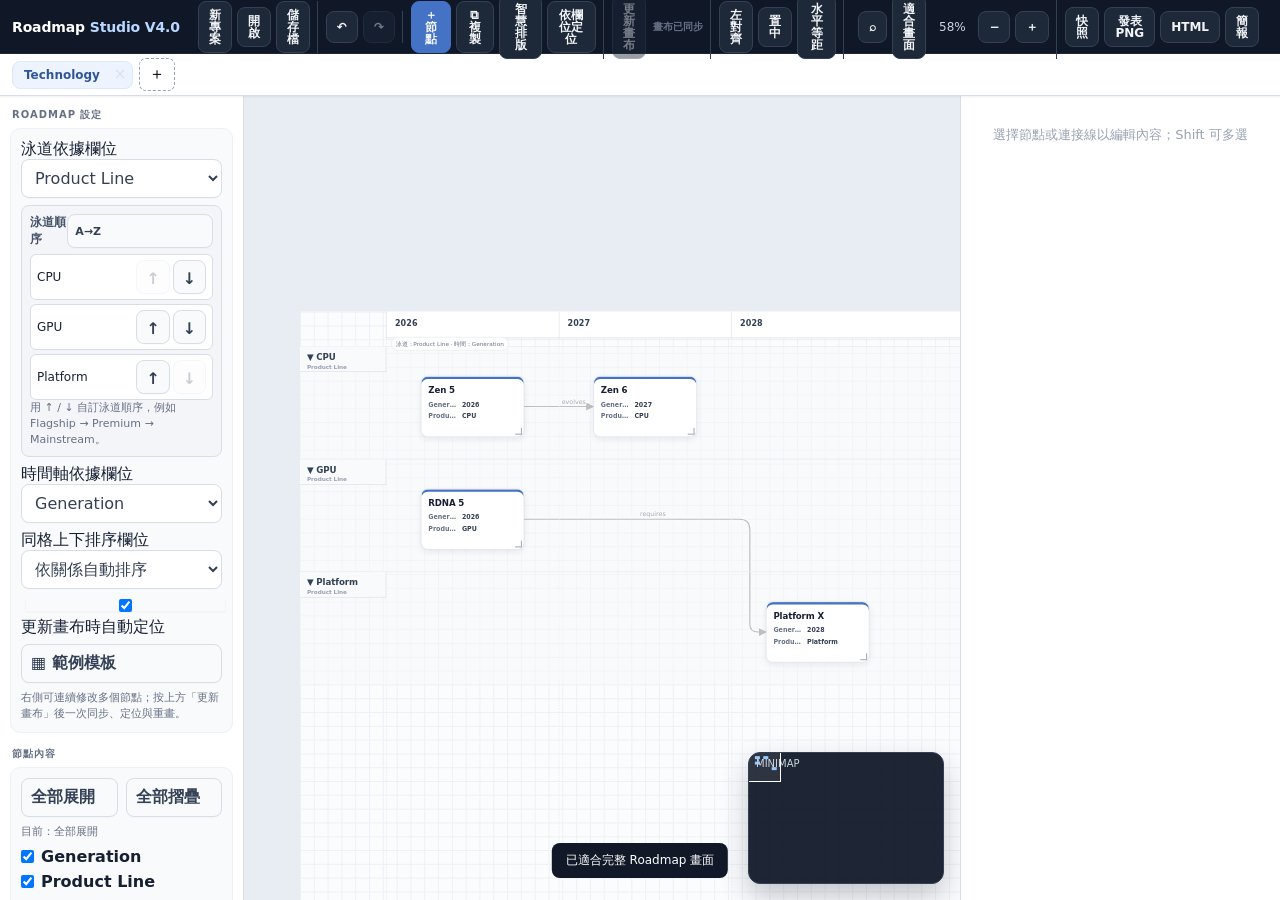
==== commit 1c62778d: "Refresh assets after swimlane ordering fix" ====
--- a/index.html
+++ b/index.html
@@ -5,7 +5,7 @@
 <meta name="viewport" content="width=device-width,initial-scale=1" />
 <meta name="theme-color" content="#101828" />
 <title>Roadmap Studio V4.0</title>
-<link rel="stylesheet" href="./src/styles.css?v=20261023-6" />
+<link rel="stylesheet" href="./src/styles.css?v=20261023-7" />
 </head>
 <body>
 <button class="tb present-exit" onclick="RoadmapApp.togglePresentation()">離開簡報</button>
@@ -78,6 +78,6 @@
 <div class="modalback" id="templateModal"><div class="modal"><h2>範例模板庫</h2><div class="template-grid"><button class="template" onclick="RoadmapApp.applyTemplate('blank')"><b>Blank</b><br><small>空白專案</small></button><button class="template" onclick="RoadmapApp.applyTemplate('technology')"><b>Technology Roadmap</b><br><small>世代 × 產品線</small></button><button class="template" onclick="RoadmapApp.applyTemplate('product')"><b>Product Roadmap</b><br><small>季度 × 團隊</small></button></div><p><button class="tb" onclick="RoadmapApp.closeTemplates()">關閉</button></p></div></div>
 
 <script id="initialData" type="application/json">null</script>
-<script type="module" src="./src/main.js?v=20261023-6"></script>
+<script type="module" src="./src/main.js?v=20261023-7"></script>
 </body>
 </html>
--- a/src/styles.css
+++ b/src/styles.css
@@ -106,3 +106,13 @@
 .page-check-list{display:grid;gap:6px;margin-top:8px}.page-check{display:flex;align-items:center;gap:8px;padding:8px 9px;border:1px solid var(--line);border-radius:8px;background:var(--panel2)}.page-check input{width:auto;margin:0}.page-check small{margin-left:auto;color:var(--muted)}
 
 .pending-sync{display:flex;align-items:center;gap:7px}.pending-badge{font-size:10px;font-weight:800;color:#667085;white-space:nowrap}.pending-badge.dirty{color:#b54708}.tb.sync-dirty{background:#fff7ed;border-color:#f7b27a;color:#9a3412}.tb.sync-dirty:hover{background:#ffedd5}body.launch-dark .pending-badge{color:#9fb0c3}body.launch-dark .pending-badge.dirty{color:#fdba74}body.launch-dark .tb.sync-dirty{background:#372312;border-color:#7c2d12;color:#fdba74}
+
+.lane-order-box{border:1px solid var(--border);border-radius:8px;padding:8px;background:rgba(148,163,184,.05)}
+.lane-order-head{display:flex;align-items:center;justify-content:space-between;margin-bottom:6px;font-size:12px;font-weight:700;color:#475467}
+.lane-order-head .tb{padding:3px 7px;font-size:11px}
+.lane-order-list{display:flex;flex-direction:column;gap:4px}
+.lane-order-row{display:flex;align-items:center;justify-content:space-between;gap:8px;padding:5px 6px;border-radius:6px;background:var(--panel,#fff);border:1px solid var(--border)}
+.lane-order-row>span{min-width:0;overflow:hidden;text-overflow:ellipsis;white-space:nowrap;font-size:12px}
+.lane-order-row>div{display:flex;gap:3px;flex:0 0 auto}
+.lane-order-btn{width:25px;height:24px;padding:0;border:1px solid var(--border);border-radius:5px;background:transparent;cursor:pointer}
+.lane-order-btn:disabled{opacity:.25;cursor:not-allowed}
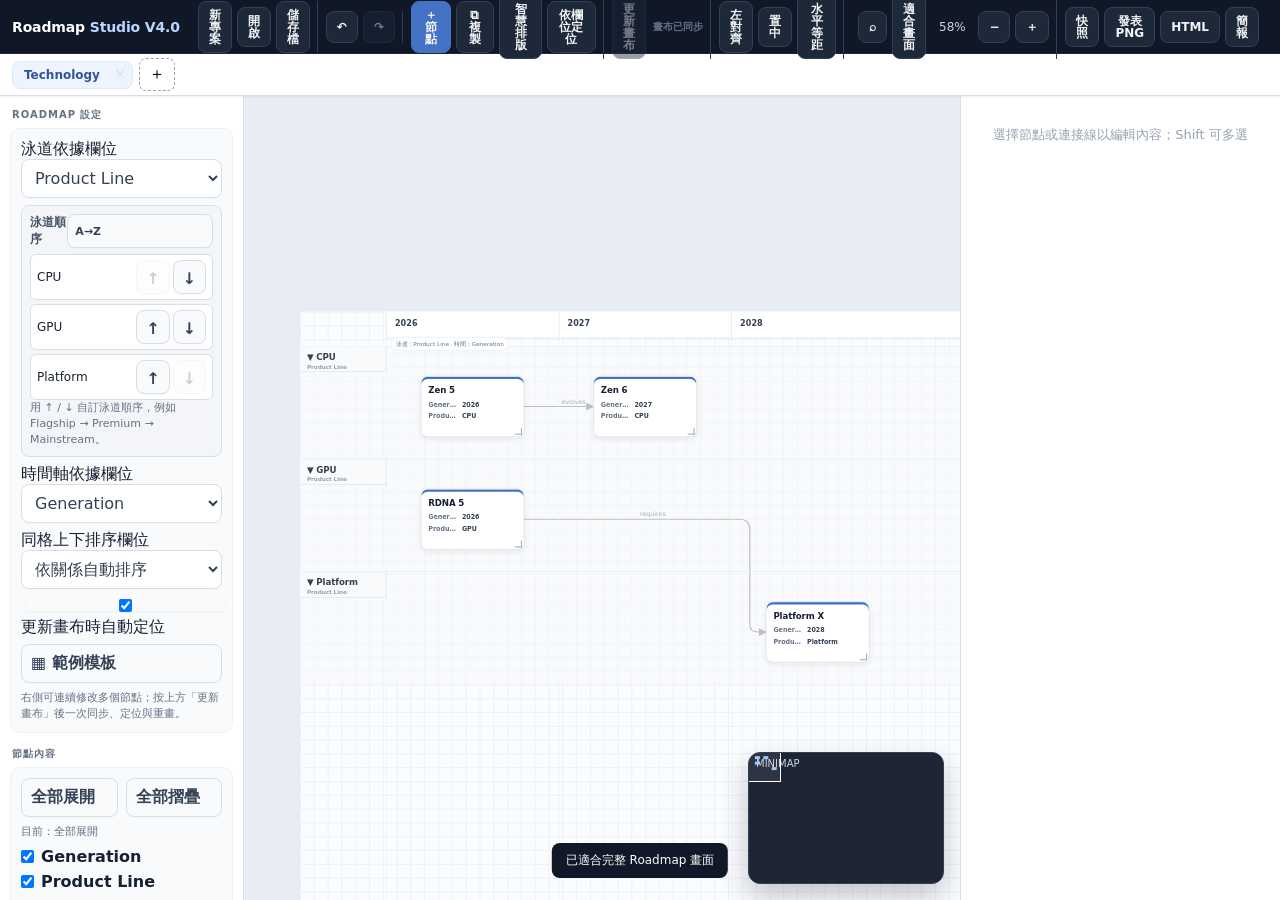
==== commit 66666992: "Refresh dark swimlane ordering styles" ====
--- a/index.html
+++ b/index.html
@@ -5,7 +5,7 @@
 <meta name="viewport" content="width=device-width,initial-scale=1" />
 <meta name="theme-color" content="#101828" />
 <title>Roadmap Studio V4.0</title>
-<link rel="stylesheet" href="./src/styles.css?v=20261023-7" />
+<link rel="stylesheet" href="./src/styles.css?v=20261023-9" />
 </head>
 <body>
 <button class="tb present-exit" onclick="RoadmapApp.togglePresentation()">離開簡報</button>
--- a/src/styles.css
+++ b/src/styles.css
@@ -116,3 +116,100 @@
 .lane-order-row>div{display:flex;gap:3px;flex:0 0 auto}
 .lane-order-btn{width:25px;height:24px;padding:0;border:1px solid var(--border);border-radius:5px;background:transparent;cursor:pointer}
 .lane-order-btn:disabled{opacity:.25;cursor:not-allowed}
+
+body.dark .lane-order-box,
+body.launchDark .lane-order-box,
+[data-theme="dark"] .lane-order-box{
+  background:rgba(15,23,42,.78);
+  border-color:#334155;
+}
+body.dark .lane-order-head,
+body.launchDark .lane-order-head,
+[data-theme="dark"] .lane-order-head{
+  color:#e2e8f0;
+}
+body.dark .lane-order-row,
+body.launchDark .lane-order-row,
+[data-theme="dark"] .lane-order-row{
+  background:#111827;
+  border-color:#334155;
+  color:#e5e7eb;
+}
+body.dark .lane-order-row>span,
+body.launchDark .lane-order-row>span,
+[data-theme="dark"] .lane-order-row>span{
+  color:#e5e7eb;
+}
+body.dark .lane-order-btn,
+body.launchDark .lane-order-btn,
+[data-theme="dark"] .lane-order-btn{
+  background:#1e293b;
+  border-color:#475569;
+  color:#e2e8f0;
+}
+body.dark .lane-order-btn:hover:not(:disabled),
+body.launchDark .lane-order-btn:hover:not(:disabled),
+[data-theme="dark"] .lane-order-btn:hover:not(:disabled){
+  background:#334155;
+  border-color:#64748b;
+}
+body.dark .lane-order-head .tb,
+body.launchDark .lane-order-head .tb,
+[data-theme="dark"] .lane-order-head .tb{
+  background:#1e293b;
+  border-color:#475569;
+  color:#e2e8f0;
+}
+body.dark .lane-order-head .tb:hover,
+body.launchDark .lane-order-head .tb:hover,
+[data-theme="dark"] .lane-order-head .tb:hover{
+  background:#334155;
+}
+body.dark .lane-order-box .hint,
+body.launchDark .lane-order-box .hint,
+[data-theme="dark"] .lane-order-box .hint{
+  color:#94a3b8;
+}
+
+body.launch-dark .lane-order-box{
+  background:#0f1822;
+  border-color:#263546;
+}
+body.launch-dark .lane-order-head{
+  color:#c7d2df;
+}
+body.launch-dark .lane-order-row{
+  background:#101923;
+  border-color:#344457;
+  color:#eef3f8;
+}
+body.launch-dark .lane-order-row>span{
+  color:#dce6f0;
+}
+body.launch-dark .lane-order-btn{
+  background:#141f2b;
+  border-color:#344457;
+  color:#eef3f8;
+}
+body.launch-dark .lane-order-btn:hover:not(:disabled){
+  background:#1b2a39;
+  border-color:#496078;
+}
+body.launch-dark .lane-order-btn:disabled{
+  background:#263240;
+  border-color:#344457;
+  color:#708196;
+  opacity:.55;
+}
+body.launch-dark .lane-order-head .tb{
+  background:#141f2b;
+  border-color:#344457;
+  color:#eef3f8;
+}
+body.launch-dark .lane-order-head .tb:hover{
+  background:#1b2a39;
+  border-color:#496078;
+}
+body.launch-dark .lane-order-box .hint{
+  color:#9eafc2;
+}
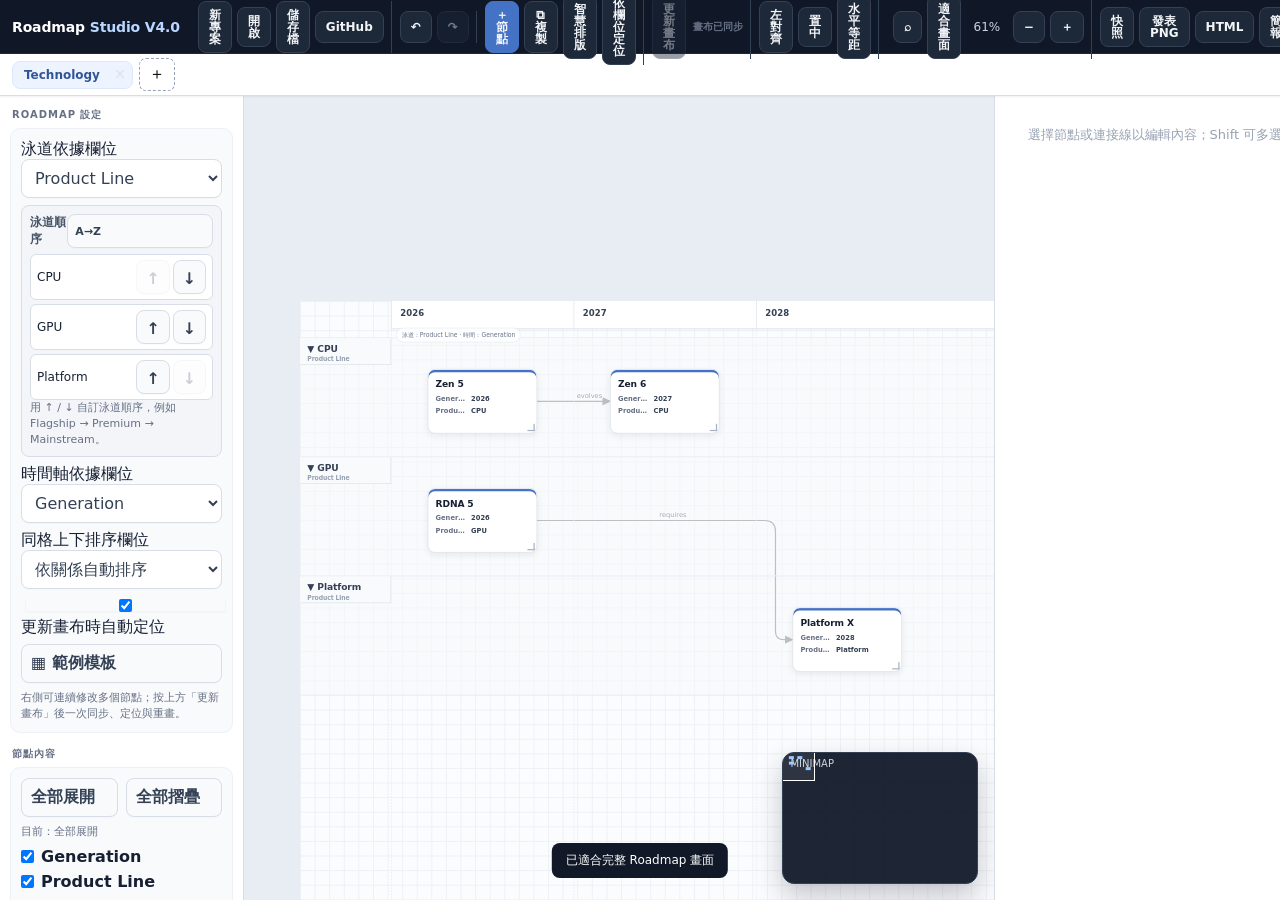
==== commit 61514d97: "Add GitHub project storage UI" ====
--- a/index.html
+++ b/index.html
@@ -5,14 +5,14 @@
 <meta name="viewport" content="width=device-width,initial-scale=1" />
 <meta name="theme-color" content="#101828" />
 <title>Roadmap Studio V4.0</title>
-<link rel="stylesheet" href="./src/styles.css?v=20261023-9" />
+<link rel="stylesheet" href="./src/styles.css?v=20261023-10" />
 </head>
 <body>
 <button class="tb present-exit" onclick="RoadmapApp.togglePresentation()">離開簡報</button>
 <div class="app">
  <div class="topbar">
   <div class="brand">Roadmap <span>Studio V4.0</span></div>
-  <div class="toolbar-group"><button class="tb" onclick="RoadmapApp.newProject()" title="建立新專案">新專案</button><button class="tb" onclick="document.getElementById('importFile').click()" title="開啟 .roadmap / JSON">開啟</button><button class="tb" onclick="RoadmapApp.exportProject()" title="儲存 Roadmap 專案檔">儲存檔</button><input id="importFile" type="file" accept=".roadmap,.json" hidden></div>
+  <div class="toolbar-group"><button class="tb" onclick="RoadmapApp.newProject()" title="建立新專案">新專案</button><button class="tb" onclick="document.getElementById('importFile').click()" title="開啟 .roadmap / JSON">開啟</button><button class="tb" onclick="RoadmapApp.exportProject()" title="儲存 Roadmap 專案檔">儲存檔</button><button class="tb" onclick="RoadmapApp.openGitHubStorage()" title="儲存 / 讀取 GitHub Roadmap">GitHub</button><input id="importFile" type="file" accept=".roadmap,.json" hidden></div>
   <div class="toolbar-group"><button class="tb" id="undoBtn" onclick="RoadmapApp.undo()">↶</button><button class="tb" id="redoBtn" onclick="RoadmapApp.redo()">↷</button></div>
   <div class="toolbar-group"><button class="tb primary" onclick="RoadmapApp.addNode()">＋ 節點</button><button class="tb" onclick="RoadmapApp.duplicateSelected()">⧉ 複製</button><button class="tb" onclick="RoadmapApp.autoLayout()">智慧排版</button><button class="tb" onclick="RoadmapApp.syncRoadmapLayout()">依欄位定位</button></div>
   <div class="toolbar-group pending-sync"><button class="tb" id="refreshCanvasBtn" onclick="RoadmapApp.flushPendingCanvas()">更新畫布</button><span class="pending-badge" id="pendingCanvasBadge">畫布已同步</span></div>
@@ -75,9 +75,29 @@
  </div>
 </div>
 <div class="toast" id="toast"></div>
+<div class="modalback" id="githubModal">
+ <div class="modal github-modal">
+  <div class="github-modal-head"><div><h2>GitHub 專案庫</h2><div class="hint">將 Roadmap JSON 儲存在 GitHub repository。</div></div><button class="tb" onclick="RoadmapApp.closeGitHubStorage()">關閉</button></div>
+  <div class="github-config-grid">
+   <label>Owner<input id="ghOwner" value="k1vink1vin"></label>
+   <label>Repository<input id="ghRepo" value="roadmap-studio"></label>
+   <label>Branch<input id="ghBranch" value="main"></label>
+   <label>資料夾<input id="ghFolder" value="projects"></label>
+  </div>
+  <label>Fine-grained token<input id="ghToken" type="password" autocomplete="off" placeholder="github_pat_..."></label>
+  <div class="hint">建議 token 只授權目標 repository 的 Contents: Read and write。Token 只保存在目前分頁，不會寫入專案或 GitHub。</div>
+  <div class="github-save-row">
+   <input id="ghFileName" placeholder="project-name.roadmap.json">
+   <button class="tb strong" id="ghSaveBtn" onclick="RoadmapApp.saveProjectToGitHub()">儲存到 GitHub</button>
+   <button class="tb" onclick="RoadmapApp.refreshGitHubProjects()">重新整理</button>
+  </div>
+  <div class="github-status" id="ghStatus"></div>
+  <div class="github-project-list" id="ghProjectList"><div class="empty">按「重新整理」讀取 GitHub 專案。</div></div>
+ </div>
+</div>
 <div class="modalback" id="templateModal"><div class="modal"><h2>範例模板庫</h2><div class="template-grid"><button class="template" onclick="RoadmapApp.applyTemplate('blank')"><b>Blank</b><br><small>空白專案</small></button><button class="template" onclick="RoadmapApp.applyTemplate('technology')"><b>Technology Roadmap</b><br><small>世代 × 產品線</small></button><button class="template" onclick="RoadmapApp.applyTemplate('product')"><b>Product Roadmap</b><br><small>季度 × 團隊</small></button></div><p><button class="tb" onclick="RoadmapApp.closeTemplates()">關閉</button></p></div></div>
 
 <script id="initialData" type="application/json">null</script>
-<script type="module" src="./src/main.js?v=20261023-7"></script>
+<script type="module" src="./src/main.js?v=20261023-10"></script>
 </body>
 </html>
